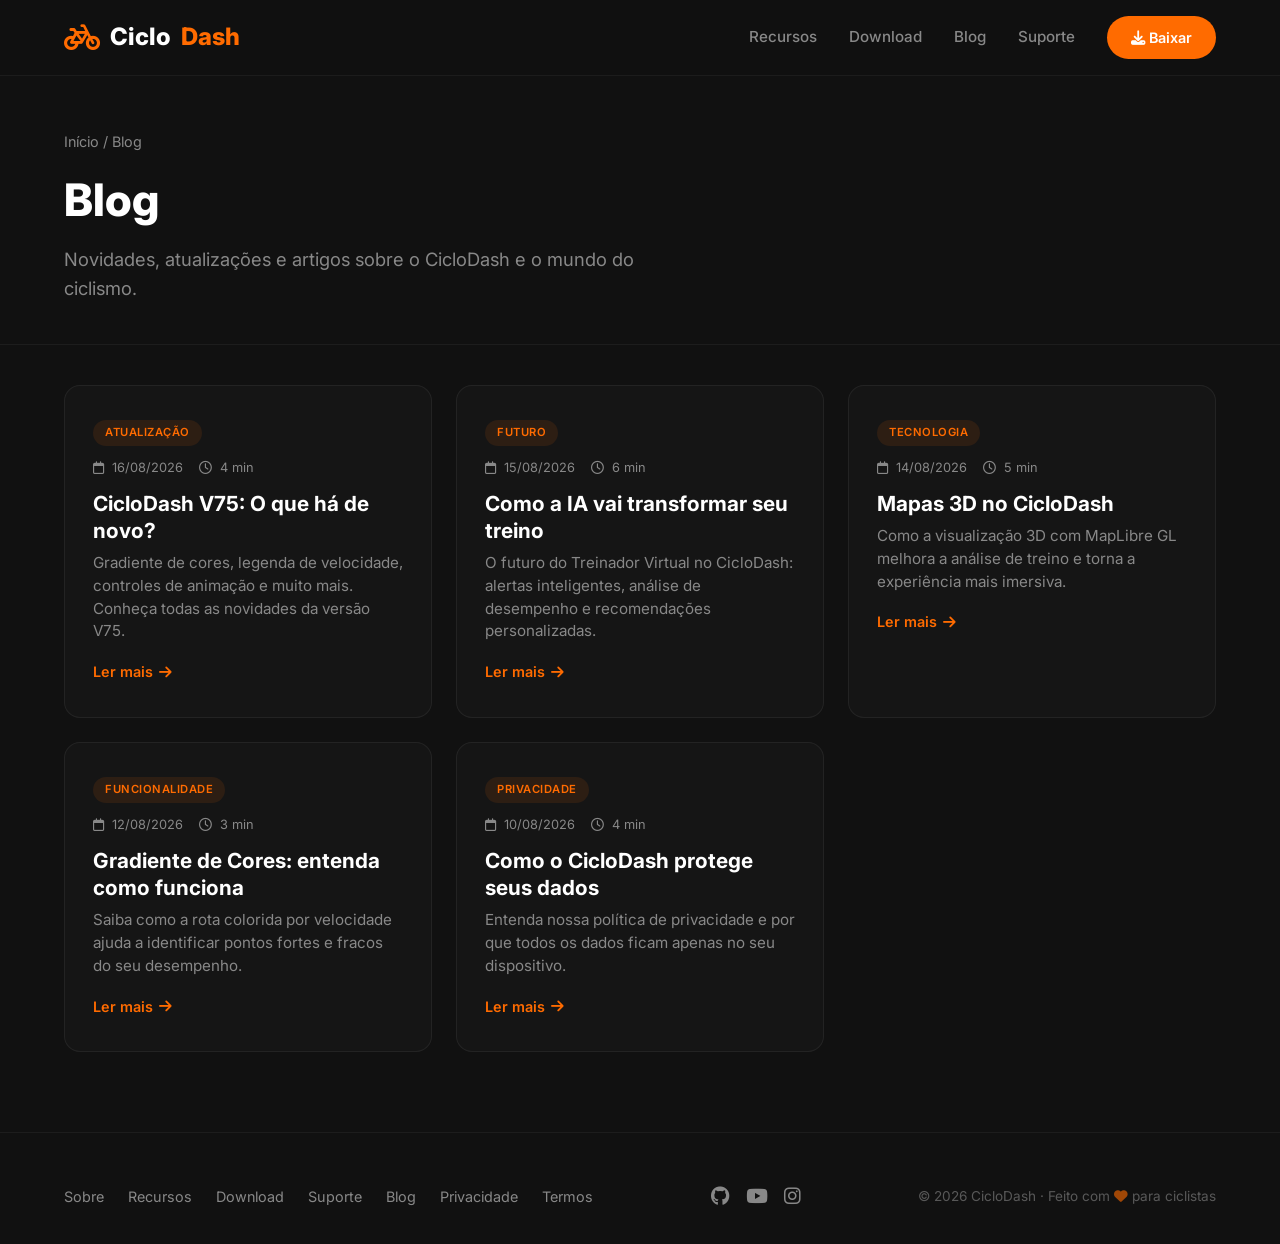
==== blog.html @ bd185621 "Versão inicial do site CicloDash" ====
<!DOCTYPE html>
<html lang="pt-BR">
<head>
    <meta charset="UTF-8" />
    <meta name="viewport" content="width=device-width, initial-scale=1.0" />
    <title>Blog · CicloDash</title>
    <meta name="description" content="Novidades, artigos e atualizações do CicloDash. Fique por dentro das últimas novidades." />
    <link rel="icon" type="image/svg+xml" href="assets/favicon.svg" />

    <link rel="preconnect" href="https://fonts.googleapis.com" />
    <link rel="preconnect" href="https://fonts.gstatic.com" crossorigin />
    <link href="https://fonts.googleapis.com/css2?family=Inter:opsz,wght@14..32,400;14..32,600;14..32,700;14..32,800&display=swap" rel="stylesheet" />
    <link rel="stylesheet" href="https://cdnjs.cloudflare.com/ajax/libs/font-awesome/6.5.0/css/all.min.css" />
    <link rel="stylesheet" href="css/style.css" />
</head>
<body>

    <!-- HEADER -->
    <header class="header">
        <div class="container">
            <a href="index.html" class="logo">
                <i class="fas fa-bicycle"></i>
                Ciclo<span>Dash</span>
            </a>
            <nav class="nav" id="mainNav">
                <a href="recursos.html">Recursos</a>
                <a href="download.html">Download</a>
                <a href="blog.html">Blog</a>
                <a href="suporte.html">Suporte</a>
                <a href="download.html" class="btn-nav">
                    <i class="fas fa-download"></i> Baixar
                </a>
            </nav>
            <button class="mobile-toggle" id="mobileToggle" aria-label="Menu">
                <i class="fas fa-bars"></i>
            </button>
        </div>
    </header>

    <!-- PAGE HEADER -->
    <section class="page-header">
        <div class="container">
            <div class="breadcrumb">
                <a href="index.html">Início</a> / Blog
            </div>
            <h1>Blog</h1>
            <p>Novidades, atualizações e artigos sobre o CicloDash e o mundo do ciclismo.</p>
        </div>
    </section>

    <!-- BLOG -->
    <section class="blog-page">
        <div class="container">
            <div class="blog-grid">

                <!-- POST 1 -->
                <a href="blog/ciclodash-v75.html" class="post-card">
                    <span class="post-tag">Atualização</span>
                    <div class="post-meta">
                        <span class="date"><i class="far fa-calendar"></i> 16/08/2026</span>
                        <span class="read-time"><i class="far fa-clock"></i> 4 min</span>
                    </div>
                    <h3>CicloDash V75: O que há de novo?</h3>
                    <p>Gradiente de cores, legenda de velocidade, controles de animação e muito mais. Conheça todas as novidades da versão V75.</p>
                    <span class="read-more">Ler mais <i class="fas fa-arrow-right"></i></span>
                </a>

                <!-- POST 2 -->
                <a href="blog/ia-treinamento.html" class="post-card">
                    <span class="post-tag">Futuro</span>
                    <div class="post-meta">
                        <span class="date"><i class="far fa-calendar"></i> 15/08/2026</span>
                        <span class="read-time"><i class="far fa-clock"></i> 6 min</span>
                    </div>
                    <h3>Como a IA vai transformar seu treino</h3>
                    <p>O futuro do Treinador Virtual no CicloDash: alertas inteligentes, análise de desempenho e recomendações personalizadas.</p>
                    <span class="read-more">Ler mais <i class="fas fa-arrow-right"></i></span>
                </a>

                <!-- POST 3 -->
                <a href="blog/mapas-3d.html" class="post-card">
                    <span class="post-tag">Tecnologia</span>
                    <div class="post-meta">
                        <span class="date"><i class="far fa-calendar"></i> 14/08/2026</span>
                        <span class="read-time"><i class="far fa-clock"></i> 5 min</span>
                    </div>
                    <h3>Mapas 3D no CicloDash</h3>
                    <p>Como a visualização 3D com MapLibre GL melhora a análise de treino e torna a experiência mais imersiva.</p>
                    <span class="read-more">Ler mais <i class="fas fa-arrow-right"></i></span>
                </a>

                <!-- POST 4 (extra) -->
                <a href="blog/gradiente-cores.html" class="post-card">
                    <span class="post-tag">Funcionalidade</span>
                    <div class="post-meta">
                        <span class="date"><i class="far fa-calendar"></i> 12/08/2026</span>
                        <span class="read-time"><i class="far fa-clock"></i> 3 min</span>
                    </div>
                    <h3>Gradiente de Cores: entenda como funciona</h3>
                    <p>Saiba como a rota colorida por velocidade ajuda a identificar pontos fortes e fracos do seu desempenho.</p>
                    <span class="read-more">Ler mais <i class="fas fa-arrow-right"></i></span>
                </a>

                <!-- POST 5 (extra) -->
                <a href="blog/seguranca-dados.html" class="post-card">
                    <span class="post-tag">Privacidade</span>
                    <div class="post-meta">
                        <span class="date"><i class="far fa-calendar"></i> 10/08/2026</span>
                        <span class="read-time"><i class="far fa-clock"></i> 4 min</span>
                    </div>
                    <h3>Como o CicloDash protege seus dados</h3>
                    <p>Entenda nossa política de privacidade e por que todos os dados ficam apenas no seu dispositivo.</p>
                    <span class="read-more">Ler mais <i class="fas fa-arrow-right"></i></span>
                </a>

            </div>
        </div>
    </section>

    <!-- FOOTER -->
    <footer class="footer">
        <div class="container">
            <div class="footer-links">
                <a href="sobre.html">Sobre</a>
                <a href="recursos.html">Recursos</a>
                <a href="download.html">Download</a>
                <a href="suporte.html">Suporte</a>
                <a href="blog.html">Blog</a>
                <a href="privacidade.html">Privacidade</a>
                <a href="termos.html">Termos</a>
            </div>
            <div class="footer-social">
                <a href="#" aria-label="GitHub"><i class="fab fa-github"></i></a>
                <a href="#" aria-label="YouTube"><i class="fab fa-youtube"></i></a>
                <a href="#" aria-label="Instagram"><i class="fab fa-instagram"></i></a>
            </div>
            <div class="footer-copy">
                &copy; 2026 CicloDash · Feito com <i class="fas fa-heart" style="color:var(--orange);"></i> para ciclistas
            </div>
        </div>
    </footer>

    <script>
        const mobileToggle = document.getElementById('mobileToggle');
        const mainNav = document.getElementById('mainNav');
        mobileToggle.addEventListener('click', () => mainNav.classList.toggle('open'));
        document.querySelectorAll('.nav a').forEach(link => {
            link.addEventListener('click', () => mainNav.classList.remove('open'));
        });
    </script>
</body>
</html>
---- css/style.css ----
/* ─── CORREÇÃO BACKDROP-FILTER (SAFARI) ─────────────────────── */
.header {
    -webkit-backdrop-filter: blur(12px);
    backdrop-filter: blur(12px);
}

/* ─── RESET E VARIÁVEIS ──────────────────────────────────────── */
* {
    margin: 0;
    padding: 0;
    box-sizing: border-box;
}

:root {
    --orange: #FF6B00;
    --orange-hover: #E05E00;
    --black: #111111;
    --dark: #1A1A1A;
    --gray: #444444;
    --gray-light: #888888;
    --white: #FFFFFF;
    --off-white: #F5F5F5;
    --radius: 16px;
    --radius-sm: 8px;
    --shadow: 0 8px 32px rgba(0, 0, 0, 0.15);
    --transition: all 0.3s ease;
}

html {
    scroll-behavior: smooth;
}

body {
    font-family: 'Inter', -apple-system, BlinkMacSystemFont, sans-serif;
    background: var(--black);
    color: var(--white);
    line-height: 1.6;
    -webkit-font-smoothing: antialiased;
}

a {
    color: var(--orange);
    text-decoration: none;
    transition: var(--transition);
}

a:hover {
    color: var(--orange-hover);
}

.container {
    max-width: 1200px;
    margin: 0 auto;
    padding: 0 24px;
}

/* ─── BOTÕES (GLOBAL) ────────────────────────────────────────── */
.btn {
    display: inline-flex;
    align-items: center;
    gap: 8px;
    padding: 14px 32px;
    border-radius: 50px;
    font-weight: 600;
    font-size: 1rem;
    border: none;
    cursor: pointer;
    transition: var(--transition);
    text-decoration: none;
}

.btn-primary {
    background: var(--orange);
    color: var(--white);
}

.btn-primary:hover {
    background: var(--orange-hover);
    color: var(--white);
    transform: translateY(-2px);
    box-shadow: 0 8px 24px rgba(255, 107, 0, 0.35);
}

.btn-secondary {
    background: rgba(255, 255, 255, 0.08);
    color: var(--white);
    border: 1px solid rgba(255, 255, 255, 0.15);
}

.btn-secondary:hover {
    background: rgba(255, 255, 255, 0.15);
    color: var(--white);
}

.btn-outline {
    background: transparent;
    color: var(--orange);
    border: 2px solid var(--orange);
}

.btn-outline:hover {
    background: var(--orange);
    color: var(--white);
}

/* ─── HEADER (GLOBAL) ────────────────────────────────────────── */
.header {
    position: fixed;
    top: 0;
    left: 0;
    right: 0;
    z-index: 1000;
    background: rgba(17, 17, 17, 0.92);
    border-bottom: 1px solid rgba(255, 255, 255, 0.05);
    padding: 16px 0;
}

.header .container {
    display: flex;
    align-items: center;
    justify-content: space-between;
}

.logo {
    display: flex;
    align-items: center;
    gap: 10px;
    font-size: 1.5rem;
    font-weight: 800;
    color: var(--white);
    text-decoration: none;
}

.logo i {
    color: var(--orange);
    font-size: 1.8rem;
}

.logo span {
    color: var(--orange);
}

.nav {
    display: flex;
    align-items: center;
    gap: 32px;
}

.nav a {
    color: var(--gray-light);
    font-weight: 500;
    font-size: 0.95rem;
    transition: var(--transition);
}

.nav a:hover {
    color: var(--white);
}

.nav .btn-nav {
    padding: 10px 24px;
    border-radius: 50px;
    background: var(--orange);
    color: var(--white);
    font-weight: 600;
    font-size: 0.9rem;
    transition: var(--transition);
}

.nav .btn-nav:hover {
    background: var(--orange-hover);
    transform: translateY(-1px);
}

.mobile-toggle {
    display: none;
    font-size: 1.5rem;
    color: var(--white);
    background: none;
    border: none;
    cursor: pointer;
}

/* ─── PAGE HEADER (Para todas as páginas internas) ──────────── */
.page-header {
    padding: 130px 0 40px;
    background: var(--black);
    border-bottom: 1px solid rgba(255, 255, 255, 0.05);
}

.page-header .breadcrumb {
    color: var(--gray-light);
    font-size: 0.9rem;
    margin-bottom: 12px;
}

.page-header .breadcrumb a {
    color: var(--gray-light);
}
.page-header .breadcrumb a:hover {
    color: var(--white);
}

.page-header h1 {
    font-size: 2.8rem;
    font-weight: 800;
    margin-bottom: 8px;
}

.page-header p {
    font-size: 1.15rem;
    color: var(--gray-light);
    max-width: 600px;
}

/* ─── HERO (Index) ───────────────────────────────────────────── */
.hero {
    padding: 140px 0 80px;
    background: linear-gradient(180deg, var(--black) 0%, var(--dark) 100%);
    position: relative;
    overflow: hidden;
}

.hero::before {
    content: '';
    position: absolute;
    top: -50%;
    right: -20%;
    width: 600px;
    height: 600px;
    background: radial-gradient(circle, rgba(255, 107, 0, 0.08) 0%, transparent 70%);
    border-radius: 50%;
    pointer-events: none;
}

.hero .container {
    display: grid;
    grid-template-columns: 1fr 1fr;
    gap: 60px;
    align-items: center;
    position: relative;
    z-index: 1;
}

.hero-content h1 {
    font-size: 3.2rem;
    font-weight: 800;
    line-height: 1.1;
    margin-bottom: 20px;
}

.hero-content h1 .highlight {
    background: linear-gradient(135deg, var(--orange), #FF9A44);
    -webkit-background-clip: text;
    -webkit-text-fill-color: transparent;
    background-clip: text;
}

.hero-content p {
    font-size: 1.2rem;
    color: var(--gray-light);
    max-width: 480px;
    margin-bottom: 32px;
}

.hero-actions {
    display: flex;
    flex-wrap: wrap;
    gap: 16px;
}

.hero-badge {
    display: inline-flex;
    align-items: center;
    gap: 8px;
    background: rgba(255, 107, 0, 0.12);
    color: var(--orange);
    padding: 8px 16px;
    border-radius: 50px;
    font-size: 0.85rem;
    font-weight: 500;
    margin-bottom: 24px;
}

.hero-badge i {
    font-size: 0.7rem;
}

.hero-stats {
    display: flex;
    gap: 40px;
    margin-top: 40px;
    padding-top: 32px;
    border-top: 1px solid rgba(255, 255, 255, 0.06);
}

.hero-stats .stat {
    text-align: left;
}

.hero-stats .stat-value {
    font-size: 1.8rem;
    font-weight: 700;
    color: var(--white);
}

.hero-stats .stat-label {
    font-size: 0.85rem;
    color: var(--gray-light);
}

.hero-image {
    display: flex;
    justify-content: center;
    align-items: center;
}

.hero-image .phone-mockup {
    width: 100%;
    max-width: 400px;
    border-radius: 32px;
    box-shadow: 0 20px 60px rgba(0, 0, 0, 0.5);
    border: 1px solid rgba(255, 255, 255, 0.06);
}

/* ─── FEATURES (Index) ───────────────────────────────────────── */
.features {
    padding: 80px 0;
    background: var(--dark);
}

.section-header {
    text-align: center;
    margin-bottom: 48px;
}

.section-header h2 {
    font-size: 2.4rem;
    font-weight: 700;
    margin-bottom: 12px;
}

.section-header p {
    color: var(--gray-light);
    font-size: 1.1rem;
    max-width: 600px;
    margin: 0 auto;
}

.features-grid {
    display: grid;
    grid-template-columns: repeat(4, 1fr);
    gap: 24px;
}

.feature-card {
    background: rgba(255, 255, 255, 0.04);
    border-radius: var(--radius);
    padding: 32px 24px;
    text-align: center;
    transition: var(--transition);
    border: 1px solid rgba(255, 255, 255, 0.04);
}

.feature-card:hover {
    background: rgba(255, 255, 255, 0.08);
    transform: translateY(-4px);
    border-color: rgba(255, 107, 0, 0.15);
}

.feature-card .icon {
    font-size: 2.4rem;
    color: var(--orange);
    margin-bottom: 16px;
    display: block;
}

.feature-card h3 {
    font-size: 1.1rem;
    font-weight: 600;
    margin-bottom: 8px;
}

.feature-card p {
    font-size: 0.9rem;
    color: var(--gray-light);
    line-height: 1.5;
}

/* ─── SCREENSHOT (Index) ─────────────────────────────────────── */
.screenshot-section {
    padding: 80px 0;
    background: var(--black);
}

.screenshot-section .container {
    display: grid;
    grid-template-columns: 1fr 1fr;
    gap: 60px;
    align-items: center;
}

.screenshot-section .content h2 {
    font-size: 2.2rem;
    font-weight: 700;
    margin-bottom: 16px;
}

.screenshot-section .content p {
    color: var(--gray-light);
    font-size: 1.05rem;
    margin-bottom: 24px;
}

.screenshot-section .content .feature-list {
    list-style: none;
    padding: 0;
}

.screenshot-section .content .feature-list li {
    padding: 8px 0;
    display: flex;
    align-items: center;
    gap: 12px;
    color: var(--gray-light);
}

.screenshot-section .content .feature-list li i {
    color: var(--orange);
    font-size: 1.1rem;
    width: 24px;
    text-align: center;
}

.screenshot-section .image {
    display: flex;
    justify-content: center;
}

.screenshot-section .image img {
    width: 100%;
    max-width: 500px;
    border-radius: 24px;
    box-shadow: 0 20px 60px rgba(0, 0, 0, 0.4);
    border: 1px solid rgba(255, 255, 255, 0.06);
}

/* ─── CTA (Index) ────────────────────────────────────────────── */
.cta-section {
    padding: 80px 0;
    background: linear-gradient(135deg, var(--orange), #E05E00);
    text-align: center;
}

.cta-section h2 {
    font-size: 2.6rem;
    font-weight: 800;
    margin-bottom: 16px;
}

.cta-section p {
    font-size: 1.15rem;
    opacity: 0.9;
    max-width: 500px;
    margin: 0 auto 32px;
}

.cta-section .btn {
    background: var(--white);
    color: var(--orange);
    font-size: 1.1rem;
    padding: 16px 40px;
}

.cta-section .btn:hover {
    background: var(--off-white);
    transform: translateY(-2px);
    box-shadow: 0 8px 32px rgba(0, 0, 0, 0.2);
}

.cta-section .btn i {
    font-size: 1.1rem;
}

/* ─── FOOTER (GLOBAL) ────────────────────────────────────────── */
.footer {
    padding: 48px 0 32px;
    background: var(--black);
    border-top: 1px solid rgba(255, 255, 255, 0.05);
}

.footer .container {
    display: flex;
    justify-content: space-between;
    align-items: center;
    flex-wrap: wrap;
    gap: 24px;
}

.footer-links {
    display: flex;
    gap: 24px;
}

.footer-links a {
    color: var(--gray-light);
    font-size: 0.9rem;
}

.footer-links a:hover {
    color: var(--white);
}

.footer-social {
    display: flex;
    gap: 16px;
}

.footer-social a {
    color: var(--gray-light);
    font-size: 1.2rem;
    transition: var(--transition);
}

.footer-social a:hover {
    color: var(--orange);
}

.footer-copy {
    color: var(--gray-light);
    font-size: 0.85rem;
    opacity: 0.6;
}

/* ─── ESTILOS PÁGINA SOBRE ───────────────────────────────────── */
.about-page {
    padding: 40px 0 80px;
}

.about-section {
    margin-bottom: 64px;
}

.about-section h2 {
    display: flex;
    align-items: center;
    gap: 12px;
    font-size: 2rem;
    font-weight: 700;
    margin-bottom: 24px;
}

.about-section h2 i {
    color: var(--orange);
}

.about-section > p {
    color: var(--gray-light);
    max-width: 700px;
}

.vision-box {
    background: rgba(255, 255, 255, 0.03);
    border-left: 4px solid var(--orange);
    padding: 24px;
    border-radius: 0 var(--radius) var(--radius) 0;
    margin-bottom: 24px;
}

.vision-box .quote {
    font-size: 1.3rem;
    font-weight: 600;
    color: var(--white);
    margin-bottom: 8px;
    font-style: italic;
}

.vision-box .author {
    color: var(--gray-light);
    font-size: 0.95rem;
}

.roadmap {
    display: flex;
    flex-direction: column;
    gap: 16px;
}

.roadmap-item {
    background: rgba(255, 255, 255, 0.03);
    border: 1px solid rgba(255, 255, 255, 0.06);
    border-radius: var(--radius);
    padding: 24px;
    transition: var(--transition);
}

.roadmap-item:hover {
    border-color: rgba(255, 107, 0, 0.15);
    background: rgba(255, 255, 255, 0.05);
}

.roadmap-item .version {
    display: inline-block;
    background: rgba(255, 107, 0, 0.1);
    color: var(--orange);
    font-weight: 600;
    font-size: 0.85rem;
    padding: 2px 12px;
    border-radius: 50px;
    margin-bottom: 8px;
}

.roadmap-item h4 {
    font-size: 1.15rem;
    margin-bottom: 4px;
}

.roadmap-item p {
    color: var(--gray-light);
    font-size: 0.95rem;
    margin-bottom: 12px;
}

.status {
    display: inline-flex;
    align-items: center;
    gap: 6px;
    font-size: 0.85rem;
    font-weight: 500;
}
.status.done { color: #4ade80; }
.status.in-progress { color: #facc15; }
.status.planning { color: var(--gray-light); }

.tech-grid {
    display: grid;
    grid-template-columns: repeat(auto-fill, minmax(160px, 1fr));
    gap: 16px;
}

.tech-item {
    background: rgba(255, 255, 255, 0.03);
    border: 1px solid rgba(255, 255, 255, 0.06);
    border-radius: var(--radius);
    padding: 24px 16px;
    text-align: center;
    transition: var(--transition);
}

.tech-item:hover {
    border-color: rgba(255, 107, 0, 0.15);
}

.tech-item .tech-icon {
    font-size: 2rem;
    color: var(--orange);
    display: block;
    margin-bottom: 12px;
}

.tech-item h4 {
    font-size: 1rem;
    margin-bottom: 4px;
}

.tech-item p {
    color: var(--gray-light);
    font-size: 0.85rem;
}

.team-grid {
    display: grid;
    grid-template-columns: repeat(auto-fill, minmax(180px, 1fr));
    gap: 24px;
}

.team-member {
    background: rgba(255, 255, 255, 0.03);
    border: 1px solid rgba(255, 255, 255, 0.06);
    border-radius: var(--radius);
    padding: 32px 16px;
    text-align: center;
    transition: var(--transition);
}

.team-member:hover {
    border-color: rgba(255, 107, 0, 0.15);
    transform: translateY(-4px);
}

.team-member .avatar {
    font-size: 3rem;
    color: var(--gray);
    margin-bottom: 12px;
}

.team-member h4 {
    font-size: 1.1rem;
    margin-bottom: 4px;
}

.team-member p {
    color: var(--gray-light);
    font-size: 0.9rem;
}

/* ─── ESTILOS PÁGINA DOWNLOAD ────────────────────────────────── */
.download-page {
    padding: 40px 0 80px;
}

.download-grid {
    display: grid;
    grid-template-columns: repeat(2, 1fr);
    gap: 24px;
    margin-bottom: 48px;
}

.download-card {
    background: rgba(255, 255, 255, 0.03);
    border: 1px solid rgba(255, 255, 255, 0.06);
    border-radius: var(--radius);
    padding: 32px;
    transition: var(--transition);
    position: relative;
}

.download-card:hover {
    border-color: rgba(255, 107, 0, 0.15);
    background: rgba(255, 255, 255, 0.05);
    transform: translateY(-4px);
}

.download-card .icon {
    font-size: 2.5rem;
    color: var(--orange);
    display: block;
    margin-bottom: 12px;
}

.download-card .version-badge {
    display: inline-block;
    background: rgba(255, 255, 255, 0.06);
    padding: 2px 10px;
    border-radius: 50px;
    font-size: 0.75rem;
    color: var(--gray-light);
    position: absolute;
    top: 24px;
    right: 24px;
}

.download-card .version-badge i {
    margin-right: 4px;
}

.download-card h3 {
    font-size: 1.4rem;
    font-weight: 700;
    margin-bottom: 8px;
}

.download-card p {
    color: var(--gray-light);
    margin-bottom: 20px;
}

.btn-google {
    background: #1A1A1A;
    border: 1px solid rgba(255, 255, 255, 0.1);
    color: var(--white);
}
.btn-google:hover {
    background: #2A2A2A;
    color: var(--white);
}

.btn-apk {
    background: var(--orange);
    color: var(--white);
}
.btn-apk:hover {
    background: var(--orange-hover);
    color: var(--white);
}

.requirements {
    margin-bottom: 48px;
    background: rgba(255, 255, 255, 0.02);
    border-radius: var(--radius);
    padding: 32px;
    border: 1px solid rgba(255, 255, 255, 0.04);
}

.requirements h3 {
    display: flex;
    align-items: center;
    gap: 12px;
    font-size: 1.4rem;
    margin-bottom: 20px;
}
.requirements h3 i {
    color: var(--orange);
}

.req-grid {
    display: grid;
    grid-template-columns: repeat(auto-fill, minmax(200px, 1fr));
    gap: 12px;
}

.req-item {
    display: flex;
    align-items: center;
    gap: 12px;
    padding: 8px 12px;
    background: rgba(255, 255, 255, 0.02);
    border-radius: var(--radius-sm);
    color: var(--gray-light);
    font-size: 0.95rem;
}

.req-item i {
    color: var(--orange);
    width: 20px;
    text-align: center;
}

.req-item span {
    color: var(--white);
}

.instructions {
    display: grid;
    grid-template-columns: repeat(4, 1fr);
    gap: 24px;
    margin-bottom: 48px;
}

.step {
    background: rgba(255, 255, 255, 0.03);
    border: 1px solid rgba(255, 255, 255, 0.06);
    border-radius: var(--radius);
    padding: 24px;
    text-align: center;
    position: relative;
    transition: var(--transition);
}

.step:hover {
    border-color: rgba(255, 107, 0, 0.15);
    transform: translateY(-4px);
}

.step .num {
    display: flex;
    align-items: center;
    justify-content: center;
    width: 40px;
    height: 40px;
    background: rgba(255, 107, 0, 0.1);
    color: var(--orange);
    font-weight: 700;
    font-size: 1.2rem;
    border-radius: 50%;
    margin: 0 auto 12px;
}

.step h4 {
    font-size: 1rem;
    margin-bottom: 4px;
}

.step p {
    color: var(--gray-light);
    font-size: 0.9rem;
}

.qr-section {
    display: flex;
    justify-content: space-between;
    align-items: center;
    background: rgba(255, 255, 255, 0.02);
    border-radius: var(--radius);
    padding: 32px;
    border: 1px solid rgba(255, 255, 255, 0.04);
    gap: 24px;
}

.qr-content h3 {
    display: flex;
    align-items: center;
    gap: 12px;
    font-size: 1.4rem;
    margin-bottom: 8px;
}

.qr-content p {
    color: var(--gray-light);
    max-width: 400px;
}

.qr-placeholder {
    display: flex;
    align-items: center;
    justify-content: center;
    width: 100px;
    height: 100px;
    background: var(--white);
    border-radius: var(--radius-sm);
    color: var(--black);
    font-size: 3rem;
    flex-shrink: 0;
}

/* ─── ESTILOS PÁGINA SUPORTE ─────────────────────────────────── */
.support-page {
    padding: 40px 0 80px;
}

.support-grid {
    display: grid;
    grid-template-columns: 1fr 1fr;
    gap: 48px;
    align-items: start;
}

.faq-section h2,
.form-section h2 {
    display: flex;
    align-items: center;
    gap: 12px;
    font-size: 1.8rem;
    font-weight: 700;
    margin-bottom: 24px;
}

.faq-section h2 i,
.form-section h2 i {
    color: var(--orange);
}

.faq-item {
    background: rgba(255, 255, 255, 0.03);
    border: 1px solid rgba(255, 255, 255, 0.06);
    border-radius: var(--radius-sm);
    margin-bottom: 12px;
    overflow: hidden;
    transition: var(--transition);
}

.faq-item:hover {
    border-color: rgba(255, 107, 0, 0.15);
}

.faq-question {
    display: flex;
    justify-content: space-between;
    align-items: center;
    padding: 16px 20px;
    font-weight: 500;
    cursor: pointer;
    -webkit-user-select: none;
    user-select: none;
}

.faq-question i {
    transition: transform 0.3s ease;
    color: var(--gray-light);
}

.faq-item.active .faq-question {
    color: var(--orange);
}
.faq-item.active .faq-question i {
    transform: rotate(180deg);
    color: var(--orange);
}

.faq-answer {
    max-height: 0;
    overflow: hidden;
    transition: max-height 0.3s ease, padding 0.3s ease;
    padding: 0 20px;
    color: var(--gray-light);
    font-size: 0.95rem;
    line-height: 1.5;
}

.faq-item.active .faq-answer {
    max-height: 200px;
    padding: 0 20px 16px 20px;
}

.form-section {
    background: rgba(255, 255, 255, 0.02);
    border: 1px solid rgba(255, 255, 255, 0.04);
    border-radius: var(--radius);
    padding: 32px;
}

.form-group {
    margin-bottom: 20px;
}

.form-group label {
    display: block;
    font-weight: 500;
    font-size: 0.95rem;
    margin-bottom: 6px;
}

.form-group input,
.form-group select,
.form-group textarea {
    width: 100%;
    padding: 12px 16px;
    background: rgba(255, 255, 255, 0.05);
    border: 1px solid rgba(255, 255, 255, 0.1);
    border-radius: var(--radius-sm);
    color: var(--white);
    font-family: inherit;
    font-size: 1rem;
    transition: var(--transition);
}

.form-group input:focus,
.form-group select:focus,
.form-group textarea:focus {
    outline: none;
    border-color: var(--orange);
    background: rgba(255, 255, 255, 0.08);
}

.form-group textarea {
    min-height: 120px;
    resize: vertical;
}

.form-group select option {
    background: var(--dark);
    color: var(--white);
}

.form-submit-row {
    display: flex;
    flex-wrap: wrap;
    align-items: center;
    justify-content: space-between;
    gap: 16px;
    margin-top: 8px;
}

.form-success {
    display: none;
    margin-top: 20px;
    padding: 16px 20px;
    background: rgba(74, 222, 128, 0.1);
    border: 1px solid rgba(74, 222, 128, 0.2);
    border-radius: var(--radius-sm);
    color: #4ade80;
    align-items: center;
    gap: 12px;
}

.form-success.show {
    display: flex;
}

.form-success i {
    font-size: 1.5rem;
}

/* ═══════════════════════════════════════════════════════════════
   ESTILOS PÁGINA TERMOS (Base para a próxima)
   ═══════════════════════════════════════════════════════════════ */
.termos-page {
    padding: 40px 0 80px;
}

/* ═══════════════════════════════════════════════════════════════
   ESTILOS PÁGINA RECURSOS 
   ═══════════════════════════════════════════════════════════════ */
.features-page {
    padding: 40px 0 80px;
}

.features-page .category {
    margin-bottom: 64px;
}

.features-page .category-header {
    display: flex;
    align-items: center;
    gap: 12px;
    margin-bottom: 24px;
}

.features-page .category-header .icon {
    font-size: 2rem;
    color: var(--orange);
}

.features-page .category-header h2 {
    font-size: 1.8rem;
    font-weight: 700;
}

.features-page .category-header .badge-count {
    background: rgba(255, 255, 255, 0.06);
    padding: 4px 12px;
    border-radius: 50px;
    font-size: 0.75rem;
    color: var(--gray-light);
    margin-left: 4px;
}

.features-grid-cat {
    display: flex;
    flex-direction: column;
    gap: 12px;
}

.feature-item {
    display: flex;
    gap: 16px;
    padding: 16px 20px;
    background: rgba(255, 255, 255, 0.02);
    border: 1px solid rgba(255, 255, 255, 0.04);
    border-radius: var(--radius-sm);
    transition: var(--transition);
}

.feature-item:hover {
    background: rgba(255, 255, 255, 0.04);
    border-color: rgba(255, 107, 0, 0.1);
}

.feature-item .fi-icon {
    color: var(--orange);
    font-size: 1.2rem;
    width: 28px;
    text-align: center;
    margin-top: 2px;
    flex-shrink: 0;
}

.feature-item .fi-content h4 {
    display: flex;
    flex-wrap: wrap;
    align-items: center;
    gap: 8px;
    font-weight: 600;
    font-size: 1.05rem;
    margin-bottom: 4px;
}

.feature-item .fi-content p {
    color: var(--gray-light);
    font-size: 0.95rem;
}

.fi-badge {
    display: inline-block;
    font-size: 0.65rem;
    font-weight: 600;
    padding: 2px 10px;
    border-radius: 50px;
    text-transform: uppercase;
    letter-spacing: 0.5px;
}

.fi-badge.available {
    background: rgba(74, 222, 128, 0.1);
    color: #4ade80;
    border: 1px solid rgba(74, 222, 128, 0.15);
}

.fi-badge.soon {
    background: rgba(250, 204, 21, 0.1);
    color: #facc15;
    border: 1px solid rgba(250, 204, 21, 0.15);
}

.fi-badge.planning {
    background: rgba(255, 255, 255, 0.05);
    color: var(--gray-light);
    border: 1px solid rgba(255, 255, 255, 0.1);
}

/* ═══════════════════════════════════════════════════════════════
   ESTILOS PÁGINA BLOG 
   ═══════════════════════════════════════════════════════════════ */
.blog-page {
    padding: 40px 0 80px;
}

.blog-grid {
    display: grid;
    grid-template-columns: repeat(auto-fill, minmax(320px, 1fr));
    gap: 24px;
}

.post-card {
    display: block;
    background: rgba(255, 255, 255, 0.02);
    border: 1px solid rgba(255, 255, 255, 0.06);
    border-radius: var(--radius);
    padding: 32px 28px;
    transition: var(--transition);
    color: var(--white);
    position: relative;
    text-decoration: none;
}

.post-card:hover {
    border-color: rgba(255, 107, 0, 0.2);
    background: rgba(255, 255, 255, 0.04);
    transform: translateY(-4px);
    box-shadow: var(--shadow);
}

.post-tag {
    display: inline-block;
    background: rgba(255, 107, 0, 0.1);
    color: var(--orange);
    padding: 4px 12px;
    border-radius: 50px;
    font-size: 0.7rem;
    font-weight: 600;
    text-transform: uppercase;
    letter-spacing: 0.5px;
    margin-bottom: 12px;
}

.post-meta {
    display: flex;
    gap: 16px;
    font-size: 0.8rem;
    color: var(--gray-light);
    margin-bottom: 12px;
}

.post-meta i {
    margin-right: 4px;
}

.post-card h3 {
    font-size: 1.3rem;
    font-weight: 700;
    margin-bottom: 8px;
    line-height: 1.3;
}

.post-card p {
    color: var(--gray-light);
    font-size: 0.95rem;
    margin-bottom: 16px;
    line-height: 1.5;
}

.post-card .read-more {
    display: inline-flex;
    align-items: center;
    gap: 6px;
    font-weight: 600;
    color: var(--orange);
    font-size: 0.9rem;
    transition: var(--transition);
}

.post-card .read-more i {
    transition: transform 0.2s ease;
}

.post-card:hover .read-more i {
    transform: translateX(4px);
}

/* ═══════════════════════════════════════════════════════════════
   ESTILOS PÁGINA PRIVACIDADE (NOVOS - BASEADO NO SEU HTML)
   ═══════════════════════════════════════════════════════════════ */
.privacy-page {
    padding: 40px 0 80px;
}

.privacy-content {
    max-width: 800px;
    margin: 0 auto;
}

.privacy-content h2 {
    display: flex;
    align-items: center;
    gap: 12px;
    font-size: 1.8rem;
    font-weight: 700;
    margin: 40px 0 16px;
    color: var(--white);
}

.privacy-content h2:first-of-type {
    margin-top: 0;
}
.privacy-content h2 i {
    color: var(--orange);
}

.privacy-content p {
    color: var(--gray-light);
    margin-bottom: 16px;
    line-height: 1.7;
}

.privacy-content ul {
    padding-left: 24px;
    color: var(--gray-light);
    margin-bottom: 24px;
}
.privacy-content ul li {
    margin-bottom: 8px;
}
.privacy-content ul li strong {
    color: var(--white);
}

/* Caixa de Destaque */
.highlight-box {
    display: flex;
    align-items: flex-start;
    gap: 16px;
    background: rgba(255, 107, 0, 0.06);
    border: 1px solid rgba(255, 107, 0, 0.12);
    border-radius: var(--radius);
    padding: 24px;
    margin-bottom: 40px;
}

.highlight-box i {
    font-size: 1.8rem;
    color: var(--orange);
    flex-shrink: 0;
    margin-top: 2px;
}

.highlight-box p {
    color: var(--white);
    margin-bottom: 0;
    font-size: 1.05rem;
}
.highlight-box p strong {
    color: var(--orange);
}

/* Tabela de Permissões */
.permissions-table {
    width: 100%;
    border-collapse: collapse;
    margin: 16px 0 24px;
    font-size: 0.95rem;
    border-radius: var(--radius-sm);
    overflow: hidden;
    border: 1px solid rgba(255, 255, 255, 0.06);
}

.permissions-table thead {
    background: rgba(255, 255, 255, 0.04);
    border-bottom: 1px solid rgba(255, 255, 255, 0.06);
}

.permissions-table th,
.permissions-table td {
    padding: 12px 16px;
    text-align: left;
}

.permissions-table th {
    font-weight: 600;
    color: var(--gray-light);
    font-size: 0.85rem;
    text-transform: uppercase;
    letter-spacing: 0.5px;
}

.permissions-table td {
    color: var(--gray-light);
    border-bottom: 1px solid rgba(255, 255, 255, 0.04);
}

.permissions-table tbody tr:last-child td {
    border-bottom: none;
}

.permissions-table td:first-child {
    color: var(--white);
    font-weight: 500;
    white-space: nowrap;
}


/* ─── RESPONSIVO (GLOBAL) ────────────────────────────────────── */
@media (max-width: 1024px) {
    .hero .container {
        grid-template-columns: 1fr;
        text-align: center;
    }
    .hero-content p { margin: 0 auto 32px; }
    .hero-actions { justify-content: center; }
    .hero-stats { justify-content: center; }
    .hero-image .phone-mockup { max-width: 320px; }
    .features-grid { grid-template-columns: repeat(2, 1fr); }
    .screenshot-section .container {
        grid-template-columns: 1fr;
        text-align: center;
    }
    .screenshot-section .content .feature-list {
        display: inline-block;
        text-align: left;
    }
}

@media (max-width: 900px) {
    .download-grid { grid-template-columns: 1fr; }
    .instructions { grid-template-columns: 1fr 1fr; }
    .support-grid { grid-template-columns: 1fr; }
}

@media (max-width: 768px) {
    .nav {
        display: none;
        flex-direction: column;
        gap: 16px;
        background: var(--dark);
        padding: 24px;
        border-radius: var(--radius);
        position: absolute;
        top: 70px;
        right: 16px;
        min-width: 200px;
        border: 1px solid rgba(255, 255, 255, 0.06);
    }
    .nav.open { display: flex; }
    .mobile-toggle { display: block; }
    .hero-content h1 { font-size: 2.2rem; }
    .hero-stats { flex-direction: column; gap: 16px; align-items: center; }
    .features-grid { grid-template-columns: 1fr; }
    .cta-section h2 { font-size: 2rem; }
    .footer .container { flex-direction: column; text-align: center; }
    .footer-links { flex-wrap: wrap; justify-content: center; }
    
    .page-header h1, 
    .download-page h1, 
    .about-section h2, 
    .faq-section h2, 
    .form-section h2, 
    .privacy-content h2,
    .features-page .category-header h2, 
    .post-card h3 { font-size: 1.8rem; }
    
    .features-page .category-header .badge-count { margin-left: 0; }
    .tech-grid { grid-template-columns: repeat(2, 1fr); }
    .team-grid { grid-template-columns: 1fr; }
    .qr-section { flex-direction: column; text-align: center; }
    .qr-content p { max-width: 100%; }
    .instructions { grid-template-columns: 1fr; }
    .req-grid { grid-template-columns: 1fr; }
    .form-submit-row { flex-direction: column; align-items: stretch; }
    .form-submit-row .btn { justify-content: center; }
    .blog-grid { grid-template-columns: 1fr; }
    
    .permissions-table {
        font-size: 0.85rem;
    }
    .permissions-table th,
    .permissions-table td {
        padding: 8px 12px;
    }
    .permissions-table td:first-child {
        white-space: normal;
    }
    .highlight-box {
        flex-direction: column;
        align-items: flex-start;
    }
}

@media (max-width: 480px) {
    .hero-content h1 { font-size: 1.8rem; }
    .hero-actions { flex-direction: column; align-items: center; }
    .hero-actions .btn { width: 100%; justify-content: center; }
    .download-card { padding: 24px; }
    .step { padding: 16px; }
    .form-section { padding: 20px; }
    .post-card { padding: 24px 20px; }
}

/* ─── CORREÇÃO HERO STATS (ÍCONE E CENTRALIZAÇÃO) ──────────── */

/* 1. Para garantir que os 3 itens fiquem alinhados ao centro */
.hero-stats .stat {
    text-align: center !important;
    display: flex;
    flex-direction: column;
    align-items: center;
    justify-content: center;
}

/* 2. Para aumentar o tamanho do ícone e DAR O ESPAÇO (margem) */
.hero-stats .stat .fi-icon {
    display: block;
    font-size: 1.8rem;      /* Tamanho do ícone */
    color: var(--white);
    margin-bottom: 17px;     /* ⬅️ AQUI ESTÁ O ESPAÇO QUE VOCÊ QUER (aumente ou diminua esse valor) */
    line-height: 1;
}

/* 3. Ajuste fino do label */
.hero-stats .stat .stat-label {
    font-size: 0.85rem;
    color: var(--gray-light);
}
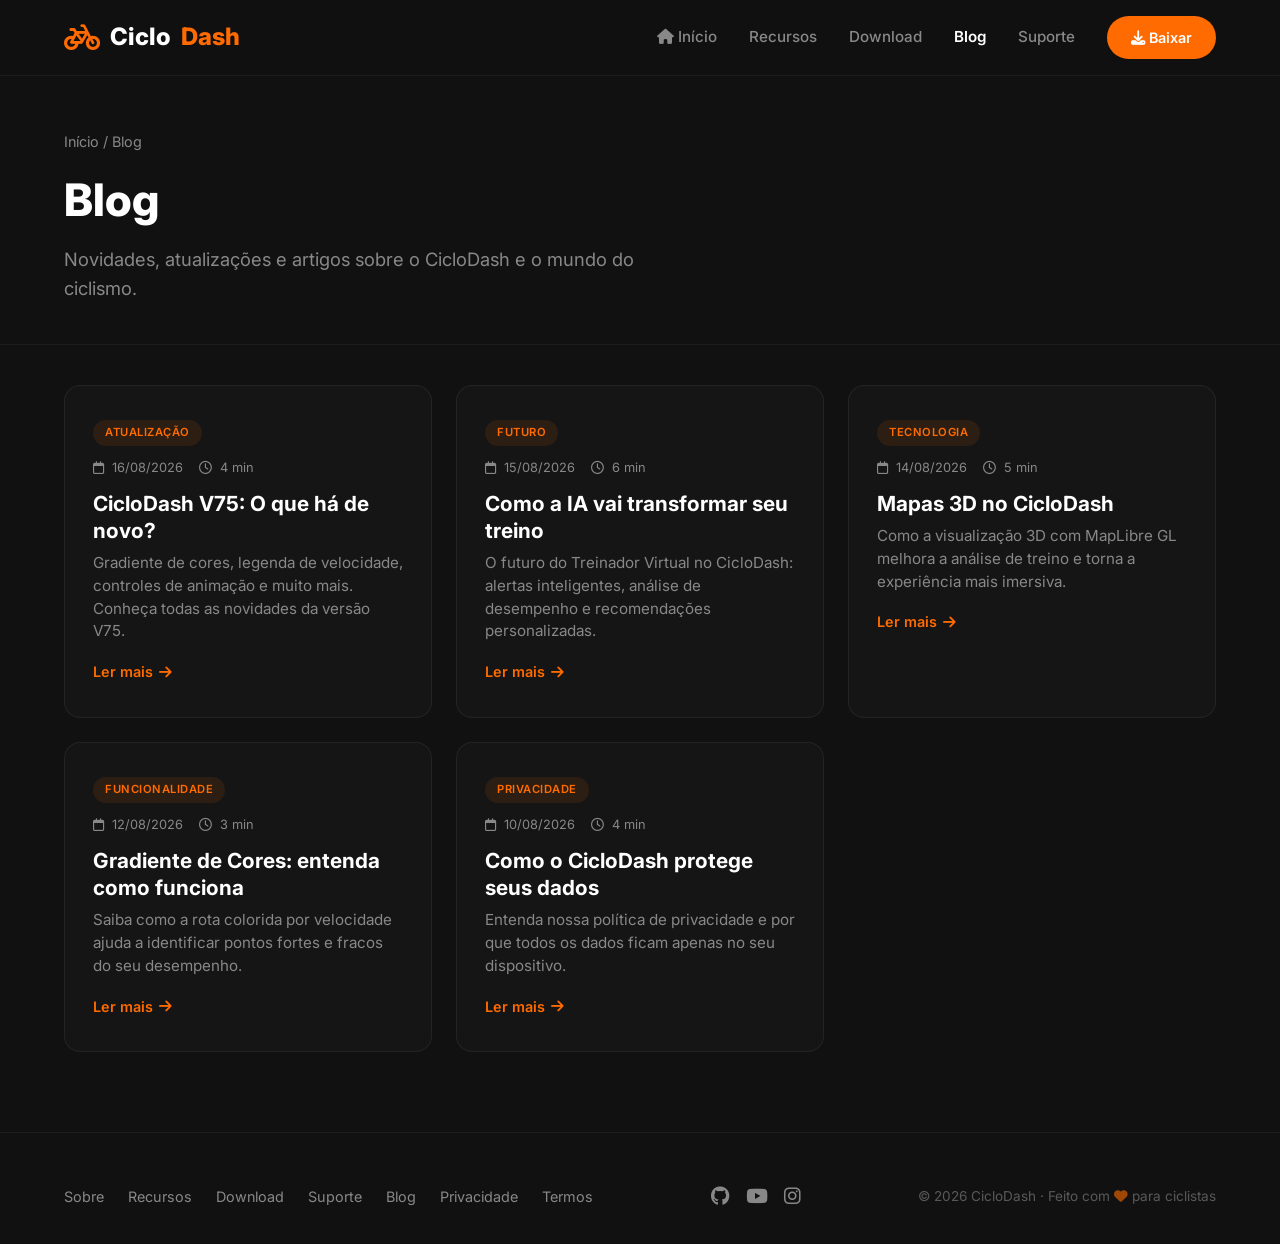
==== commit 2b7fe7f5: "Atualização do header e footer" ====
--- a/blog.html
+++ b/blog.html
@@ -22,15 +22,16 @@
                 <i class="fas fa-bicycle"></i>
                 Ciclo<span>Dash</span>
             </a>
+
             <nav class="nav" id="mainNav">
+                <a href="index.html"><i class="fas fa-house"></i> Início</a>
                 <a href="recursos.html">Recursos</a>
                 <a href="download.html">Download</a>
-                <a href="blog.html">Blog</a>
+                <a href="blog.html" class="active">Blog</a>
                 <a href="suporte.html">Suporte</a>
-                <a href="download.html" class="btn-nav">
-                    <i class="fas fa-download"></i> Baixar
-                </a>
+                <a href="download.html" class="btn-nav"><i class="fas fa-download"></i> Baixar</a>
             </nav>
+
             <button class="mobile-toggle" id="mobileToggle" aria-label="Menu">
                 <i class="fas fa-bars"></i>
             </button>
@@ -129,11 +130,13 @@
                 <a href="privacidade.html">Privacidade</a>
                 <a href="termos.html">Termos</a>
             </div>
+
             <div class="footer-social">
                 <a href="#" aria-label="GitHub"><i class="fab fa-github"></i></a>
                 <a href="#" aria-label="YouTube"><i class="fab fa-youtube"></i></a>
                 <a href="#" aria-label="Instagram"><i class="fab fa-instagram"></i></a>
             </div>
+
             <div class="footer-copy">
                 &copy; 2026 CicloDash · Feito com <i class="fas fa-heart" style="color:var(--orange);"></i> para ciclistas
             </div>
--- a/css/style.css
+++ b/css/style.css
@@ -26,6 +26,12 @@
     --transition: all 0.3s ease;
 }
 
+/* ─── DESTAQUE DO MENU ATIVO ────────────────────────────────── */
+.nav a.active {
+    color: var(--white);
+    font-weight: 600;
+}
+
 html {
     scroll-behavior: smooth;
 }
@@ -197,6 +203,7 @@
 .page-header .breadcrumb a {
     color: var(--gray-light);
 }
+
 .page-header .breadcrumb a:hover {
     color: var(--white);
 }
@@ -317,10 +324,27 @@
 
 .hero-image .phone-mockup {
     width: 100%;
-    max-width: 400px;
+    max-width: 200px;
     border-radius: 32px;
     box-shadow: 0 20px 60px rgba(0, 0, 0, 0.5);
     border: 1px solid rgba(255, 255, 255, 0.06);
+}
+
+.gif-wrapper {
+    background-color: #111111;
+    /* Fundo preto igual ao do site */
+    border-radius: 32px;
+    display: inline-block;
+    padding: 0;
+    overflow: hidden;
+    /* Para garantir que o wrapper fique centralizado igual ao texto */
+    margin: 0 auto;
+}
+
+.gif-wrapper .phone-mockup {
+    max-width: 270px;
+    border-radius: 32px;
+    display: block;
 }
 
 /* ─── FEATURES (Index) ───────────────────────────────────────── */
@@ -554,7 +578,7 @@
     color: var(--orange);
 }
 
-.about-section > p {
+.about-section>p {
     color: var(--gray-light);
     max-width: 700px;
 }
@@ -628,9 +652,18 @@
     font-size: 0.85rem;
     font-weight: 500;
 }
-.status.done { color: #4ade80; }
-.status.in-progress { color: #facc15; }
-.status.planning { color: var(--gray-light); }
+
+.status.done {
+    color: #4ade80;
+}
+
+.status.in-progress {
+    color: #facc15;
+}
+
+.status.planning {
+    color: var(--gray-light);
+}
 
 .tech-grid {
     display: grid;
@@ -770,6 +803,7 @@
     border: 1px solid rgba(255, 255, 255, 0.1);
     color: var(--white);
 }
+
 .btn-google:hover {
     background: #2A2A2A;
     color: var(--white);
@@ -779,6 +813,7 @@
     background: var(--orange);
     color: var(--white);
 }
+
 .btn-apk:hover {
     background: var(--orange-hover);
     color: var(--white);
@@ -799,6 +834,7 @@
     font-size: 1.4rem;
     margin-bottom: 20px;
 }
+
 .requirements h3 i {
     color: var(--orange);
 }
@@ -972,6 +1008,7 @@
 .faq-item.active .faq-question {
     color: var(--orange);
 }
+
 .faq-item.active .faq-question i {
     transform: rotate(180deg);
     color: var(--orange);
@@ -1302,6 +1339,7 @@
 .privacy-content h2:first-of-type {
     margin-top: 0;
 }
+
 .privacy-content h2 i {
     color: var(--orange);
 }
@@ -1317,9 +1355,11 @@
     color: var(--gray-light);
     margin-bottom: 24px;
 }
+
 .privacy-content ul li {
     margin-bottom: 8px;
 }
+
 .privacy-content ul li strong {
     color: var(--white);
 }
@@ -1348,6 +1388,7 @@
     margin-bottom: 0;
     font-size: 1.05rem;
 }
+
 .highlight-box p strong {
     color: var(--orange);
 }
@@ -1404,15 +1445,32 @@
         grid-template-columns: 1fr;
         text-align: center;
     }
-    .hero-content p { margin: 0 auto 32px; }
-    .hero-actions { justify-content: center; }
-    .hero-stats { justify-content: center; }
-    .hero-image .phone-mockup { max-width: 320px; }
-    .features-grid { grid-template-columns: repeat(2, 1fr); }
+
+    .hero-content p {
+        margin: 0 auto 32px;
+    }
+
+    .hero-actions {
+        justify-content: center;
+    }
+
+    .hero-stats {
+        justify-content: center;
+    }
+
+    .hero-image .phone-mockup {
+        max-width: 320px;
+    }
+
+    .features-grid {
+        grid-template-columns: repeat(2, 1fr);
+    }
+
     .screenshot-section .container {
         grid-template-columns: 1fr;
         text-align: center;
     }
+
     .screenshot-section .content .feature-list {
         display: inline-block;
         text-align: left;
@@ -1420,9 +1478,17 @@
 }
 
 @media (max-width: 900px) {
-    .download-grid { grid-template-columns: 1fr; }
-    .instructions { grid-template-columns: 1fr 1fr; }
-    .support-grid { grid-template-columns: 1fr; }
+    .download-grid {
+        grid-template-columns: 1fr;
+    }
+
+    .instructions {
+        grid-template-columns: 1fr 1fr;
+    }
+
+    .support-grid {
+        grid-template-columns: 1fr;
+    }
 }
 
 @media (max-width: 768px) {
@@ -1439,45 +1505,109 @@
         min-width: 200px;
         border: 1px solid rgba(255, 255, 255, 0.06);
     }
-    .nav.open { display: flex; }
-    .mobile-toggle { display: block; }
-    .hero-content h1 { font-size: 2.2rem; }
-    .hero-stats { flex-direction: column; gap: 16px; align-items: center; }
-    .features-grid { grid-template-columns: 1fr; }
-    .cta-section h2 { font-size: 2rem; }
-    .footer .container { flex-direction: column; text-align: center; }
-    .footer-links { flex-wrap: wrap; justify-content: center; }
-    
-    .page-header h1, 
-    .download-page h1, 
-    .about-section h2, 
-    .faq-section h2, 
-    .form-section h2, 
+
+    .nav.open {
+        display: flex;
+    }
+
+    .mobile-toggle {
+        display: block;
+    }
+
+    .hero-content h1 {
+        font-size: 2.2rem;
+    }
+
+    .hero-stats {
+        flex-direction: column;
+        gap: 16px;
+        align-items: center;
+    }
+
+    .features-grid {
+        grid-template-columns: 1fr;
+    }
+
+    .cta-section h2 {
+        font-size: 2rem;
+    }
+
+    .footer .container {
+        flex-direction: column;
+        text-align: center;
+    }
+
+    .footer-links {
+        flex-wrap: wrap;
+        justify-content: center;
+    }
+
+    .page-header h1,
+    .download-page h1,
+    .about-section h2,
+    .faq-section h2,
+    .form-section h2,
     .privacy-content h2,
-    .features-page .category-header h2, 
-    .post-card h3 { font-size: 1.8rem; }
-    
-    .features-page .category-header .badge-count { margin-left: 0; }
-    .tech-grid { grid-template-columns: repeat(2, 1fr); }
-    .team-grid { grid-template-columns: 1fr; }
-    .qr-section { flex-direction: column; text-align: center; }
-    .qr-content p { max-width: 100%; }
-    .instructions { grid-template-columns: 1fr; }
-    .req-grid { grid-template-columns: 1fr; }
-    .form-submit-row { flex-direction: column; align-items: stretch; }
-    .form-submit-row .btn { justify-content: center; }
-    .blog-grid { grid-template-columns: 1fr; }
-    
+    .features-page .category-header h2,
+    .post-card h3 {
+        font-size: 1.8rem;
+    }
+
+    .features-page .category-header .badge-count {
+        margin-left: 0;
+    }
+
+    .tech-grid {
+        grid-template-columns: repeat(2, 1fr);
+    }
+
+    .team-grid {
+        grid-template-columns: 1fr;
+    }
+
+    .qr-section {
+        flex-direction: column;
+        text-align: center;
+    }
+
+    .qr-content p {
+        max-width: 100%;
+    }
+
+    .instructions {
+        grid-template-columns: 1fr;
+    }
+
+    .req-grid {
+        grid-template-columns: 1fr;
+    }
+
+    .form-submit-row {
+        flex-direction: column;
+        align-items: stretch;
+    }
+
+    .form-submit-row .btn {
+        justify-content: center;
+    }
+
+    .blog-grid {
+        grid-template-columns: 1fr;
+    }
+
     .permissions-table {
         font-size: 0.85rem;
     }
+
     .permissions-table th,
     .permissions-table td {
         padding: 8px 12px;
     }
+
     .permissions-table td:first-child {
         white-space: normal;
     }
+
     .highlight-box {
         flex-direction: column;
         align-items: flex-start;
@@ -1485,13 +1615,35 @@
 }
 
 @media (max-width: 480px) {
-    .hero-content h1 { font-size: 1.8rem; }
-    .hero-actions { flex-direction: column; align-items: center; }
-    .hero-actions .btn { width: 100%; justify-content: center; }
-    .download-card { padding: 24px; }
-    .step { padding: 16px; }
-    .form-section { padding: 20px; }
-    .post-card { padding: 24px 20px; }
+    .hero-content h1 {
+        font-size: 1.8rem;
+    }
+
+    .hero-actions {
+        flex-direction: column;
+        align-items: center;
+    }
+
+    .hero-actions .btn {
+        width: 100%;
+        justify-content: center;
+    }
+
+    .download-card {
+        padding: 24px;
+    }
+
+    .step {
+        padding: 16px;
+    }
+
+    .form-section {
+        padding: 20px;
+    }
+
+    .post-card {
+        padding: 24px 20px;
+    }
 }
 
 /* ─── CORREÇÃO HERO STATS (ÍCONE E CENTRALIZAÇÃO) ──────────── */
@@ -1508,9 +1660,11 @@
 /* 2. Para aumentar o tamanho do ícone e DAR O ESPAÇO (margem) */
 .hero-stats .stat .fi-icon {
     display: block;
-    font-size: 1.8rem;      /* Tamanho do ícone */
-    color: var(--white);
-    margin-bottom: 17px;     /* ⬅️ AQUI ESTÁ O ESPAÇO QUE VOCÊ QUER (aumente ou diminua esse valor) */
+    font-size: 1.8rem;
+    /* Tamanho do ícone */
+    color: var(--white);
+    margin-bottom: 17px;
+    /* ⬅️ AQUI ESTÁ O ESPAÇO QUE VOCÊ QUER (aumente ou diminua esse valor) */
     line-height: 1;
 }
 
@@ -1518,4 +1672,85 @@
 .hero-stats .stat .stat-label {
     font-size: 0.85rem;
     color: var(--gray-light);
+}
+
+/* ─── ESTILOS PÁGINA TERMOS (NOVOS - BASEADO NO SEU HTML) ──── */
+
+.terms-page {
+    padding: 40px 0 80px;
+}
+
+.terms-content {
+    max-width: 800px;
+    margin: 0 auto;
+}
+
+.terms-content h2 {
+    display: flex;
+    align-items: center;
+    gap: 12px;
+    font-size: 1.8rem;
+    font-weight: 700;
+    margin: 40px 0 16px;
+    color: var(--white);
+}
+
+.terms-content h2:first-of-type {
+    margin-top: 0;
+}
+
+.terms-content h2 i {
+    color: var(--orange);
+}
+
+.terms-content p {
+    color: var(--gray-light);
+    margin-bottom: 16px;
+    line-height: 1.7;
+}
+
+.terms-content ul {
+    padding-left: 24px;
+    color: var(--gray-light);
+    margin-bottom: 24px;
+}
+
+.terms-content ul li {
+    margin-bottom: 8px;
+}
+
+.terms-content ul li strong {
+    color: var(--white);
+}
+
+/* Caixa de Aviso (Amarela) */
+.warning-box {
+    display: flex;
+    align-items: flex-start;
+    gap: 16px;
+    background: rgba(250, 204, 21, 0.08);
+    /* Fundo amarelo translúcido */
+    border: 1px solid rgba(250, 204, 21, 0.15);
+    border-radius: var(--radius);
+    padding: 24px;
+    margin-bottom: 40px;
+}
+
+.warning-box i {
+    font-size: 1.8rem;
+    color: #facc15;
+    /* Cor do ícone amarelo */
+    flex-shrink: 0;
+    margin-top: 2px;
+}
+
+.warning-box p {
+    color: var(--white);
+    margin-bottom: 0;
+    font-size: 1.05rem;
+}
+
+.warning-box p strong {
+    color: #facc15;
+    /* Cor do texto em negrito amarelo */
 }
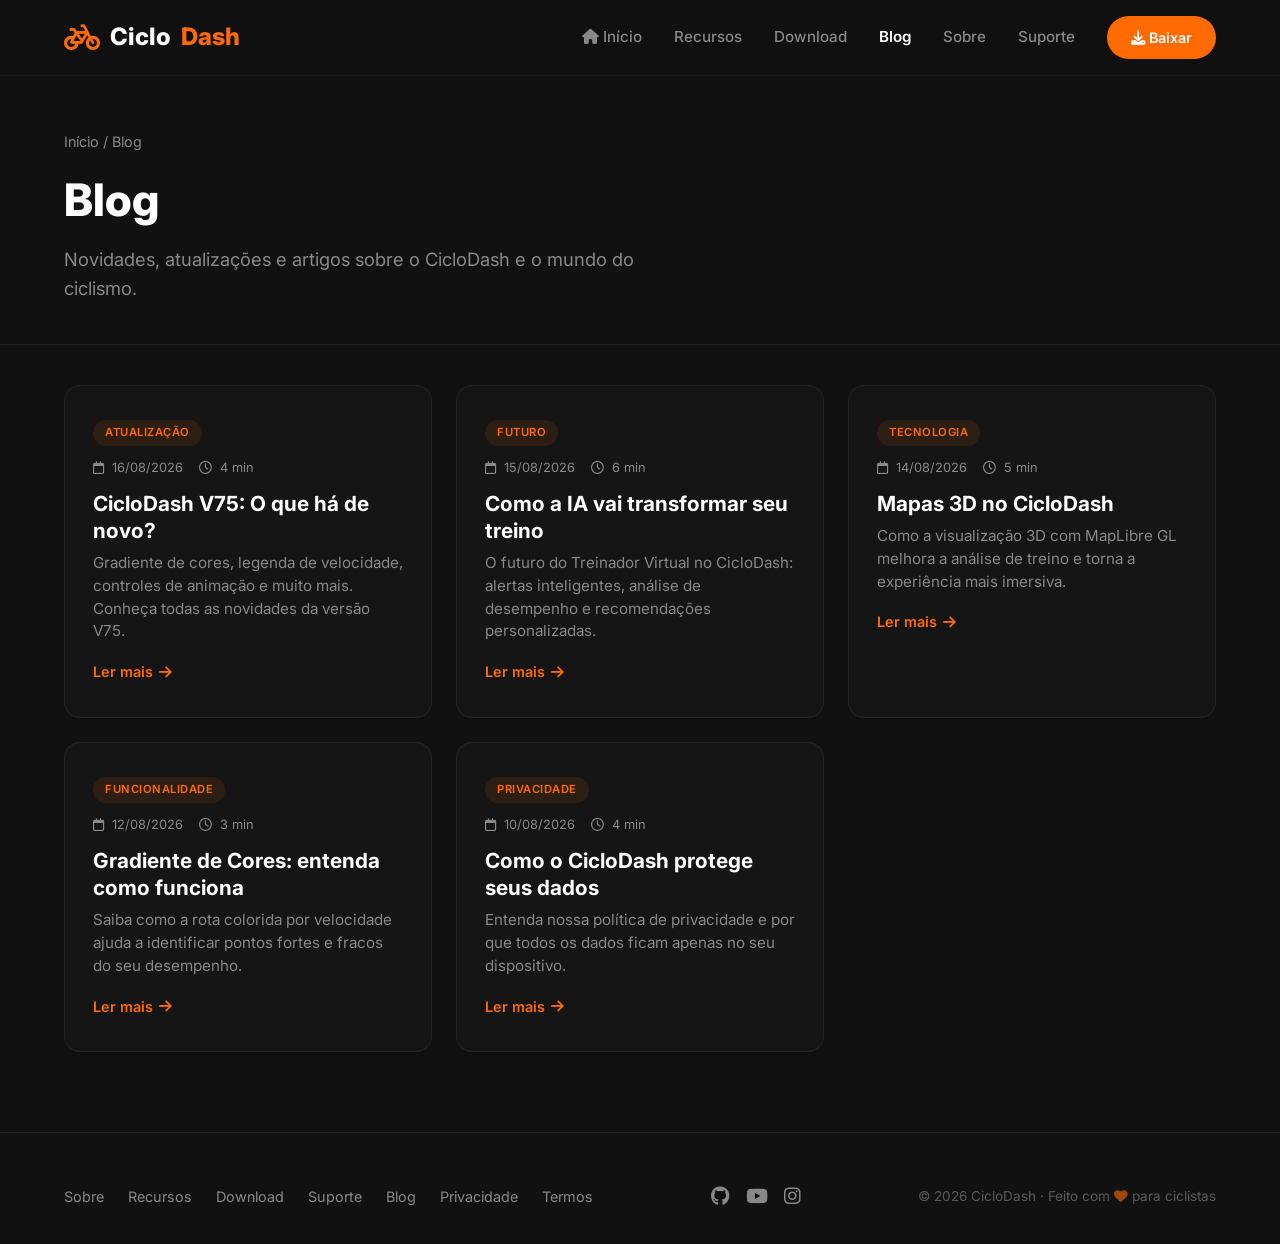
==== commit dcbb967a: "feat: adicionar página Sobre e correções no mapa" ====
--- a/blog.html
+++ b/blog.html
@@ -28,6 +28,7 @@
                 <a href="recursos.html">Recursos</a>
                 <a href="download.html">Download</a>
                 <a href="blog.html" class="active">Blog</a>
+                <a href="sobre.html">Sobre</a>
                 <a href="suporte.html">Suporte</a>
                 <a href="download.html" class="btn-nav"><i class="fas fa-download"></i> Baixar</a>
             </nav>
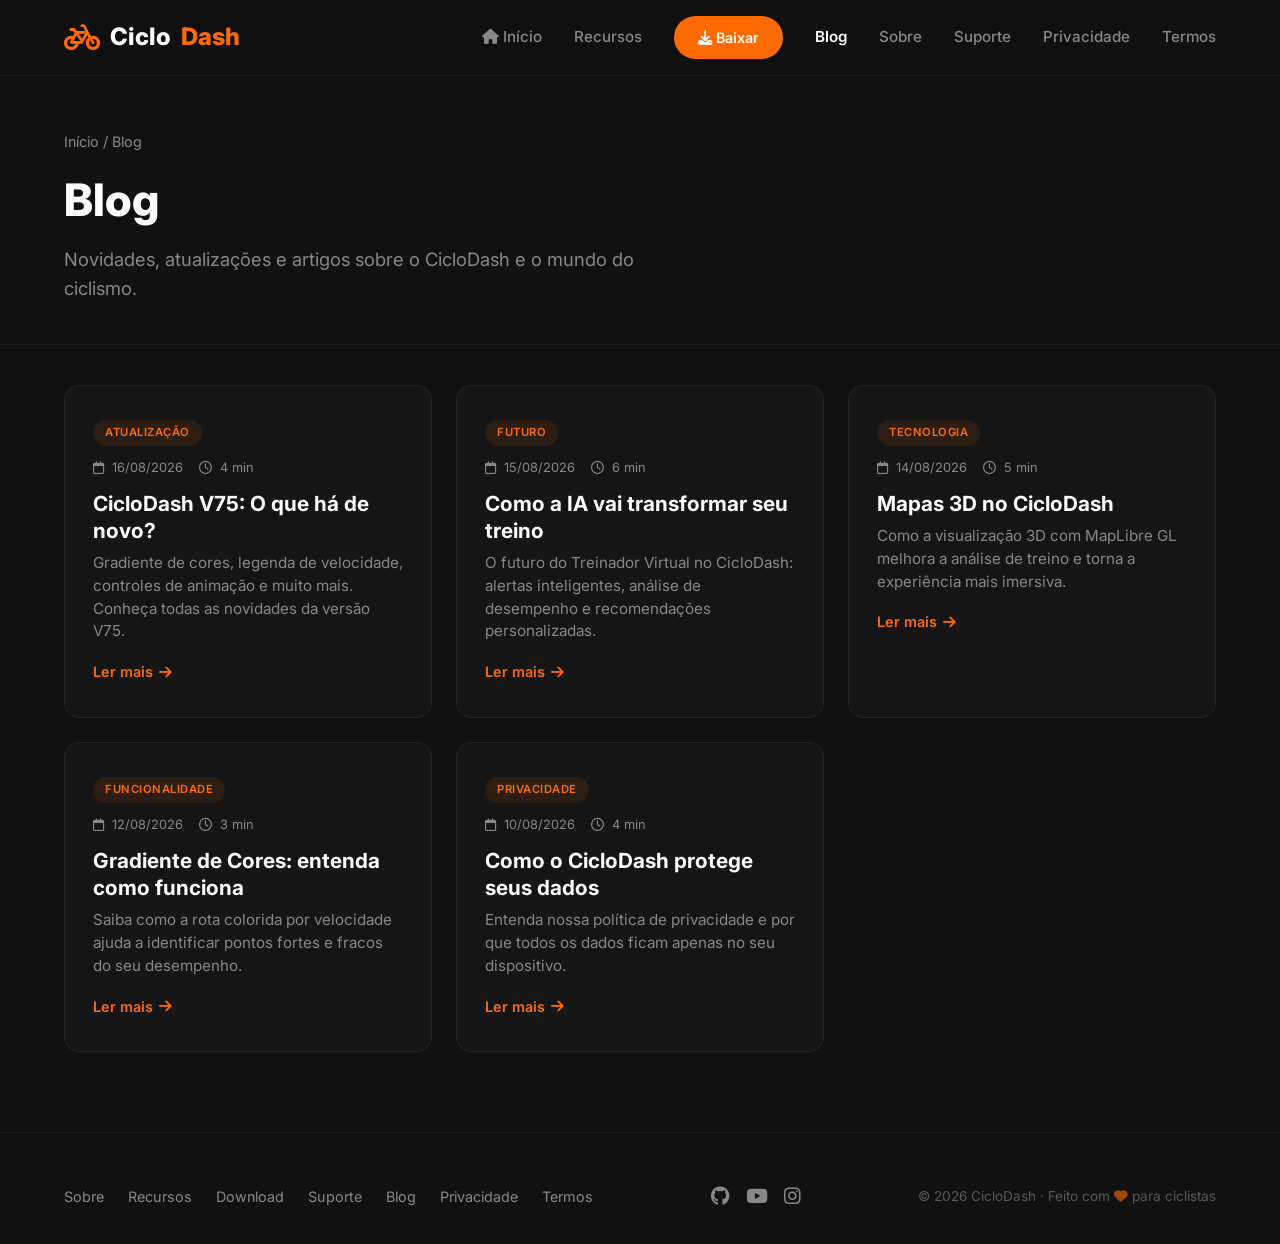
==== commit 3622b354: "Atualização geral do site" ====
--- a/blog.html
+++ b/blog.html
@@ -1,18 +1,28 @@
 <!DOCTYPE html>
 <html lang="pt-BR">
+
 <head>
+    <meta property="og:title" content="CicloDash - Ciclocomputador Inteligente" />
+    <meta property="og:description"
+        content="GPS preciso, mapas 3D com gradiente de cores e IA para elevar seu desempenho." />
+    <meta property="og:image" content="https://leivas.github.io/ciclodash-site/assets/images/app-screenshot.png" />
+    <meta property="og:url" content="https://leivas.github.io/ciclodash-site/" />
     <meta charset="UTF-8" />
     <meta name="viewport" content="width=device-width, initial-scale=1.0" />
     <title>Blog · CicloDash</title>
-    <meta name="description" content="Novidades, artigos e atualizações do CicloDash. Fique por dentro das últimas novidades." />
+    <meta name="description"
+        content="Novidades, artigos e atualizações do CicloDash. Fique por dentro das últimas novidades." />
     <link rel="icon" type="image/svg+xml" href="assets/favicon.svg" />
 
     <link rel="preconnect" href="https://fonts.googleapis.com" />
     <link rel="preconnect" href="https://fonts.gstatic.com" crossorigin />
-    <link href="https://fonts.googleapis.com/css2?family=Inter:opsz,wght@14..32,400;14..32,600;14..32,700;14..32,800&display=swap" rel="stylesheet" />
+    <link
+        href="https://fonts.googleapis.com/css2?family=Inter:opsz,wght@14..32,400;14..32,600;14..32,700;14..32,800&display=swap"
+        rel="stylesheet" />
     <link rel="stylesheet" href="https://cdnjs.cloudflare.com/ajax/libs/font-awesome/6.5.0/css/all.min.css" />
     <link rel="stylesheet" href="css/style.css" />
 </head>
+
 <body>
 
     <!-- HEADER -->
@@ -26,11 +36,12 @@
             <nav class="nav" id="mainNav">
                 <a href="index.html"><i class="fas fa-house"></i> Início</a>
                 <a href="recursos.html">Recursos</a>
-                <a href="download.html">Download</a>
+                <a href="download.html" class="btn-nav"><i class="fas fa-download"></i> Baixar</a>
                 <a href="blog.html" class="active">Blog</a>
                 <a href="sobre.html">Sobre</a>
-                <a href="suporte.html">Suporte</a>
-                <a href="download.html" class="btn-nav"><i class="fas fa-download"></i> Baixar</a>
+                <a href="suporte.html">Suporte</a>                
+                <a href="privacidade.html">Privacidade</a>
+                <a href="termos.html">Termos</a>
             </nav>
 
             <button class="mobile-toggle" id="mobileToggle" aria-label="Menu">
@@ -63,7 +74,8 @@
                         <span class="read-time"><i class="far fa-clock"></i> 4 min</span>
                     </div>
                     <h3>CicloDash V75: O que há de novo?</h3>
-                    <p>Gradiente de cores, legenda de velocidade, controles de animação e muito mais. Conheça todas as novidades da versão V75.</p>
+                    <p>Gradiente de cores, legenda de velocidade, controles de animação e muito mais. Conheça todas as
+                        novidades da versão V75.</p>
                     <span class="read-more">Ler mais <i class="fas fa-arrow-right"></i></span>
                 </a>
 
@@ -75,7 +87,8 @@
                         <span class="read-time"><i class="far fa-clock"></i> 6 min</span>
                     </div>
                     <h3>Como a IA vai transformar seu treino</h3>
-                    <p>O futuro do Treinador Virtual no CicloDash: alertas inteligentes, análise de desempenho e recomendações personalizadas.</p>
+                    <p>O futuro do Treinador Virtual no CicloDash: alertas inteligentes, análise de desempenho e
+                        recomendações personalizadas.</p>
                     <span class="read-more">Ler mais <i class="fas fa-arrow-right"></i></span>
                 </a>
 
@@ -87,7 +100,8 @@
                         <span class="read-time"><i class="far fa-clock"></i> 5 min</span>
                     </div>
                     <h3>Mapas 3D no CicloDash</h3>
-                    <p>Como a visualização 3D com MapLibre GL melhora a análise de treino e torna a experiência mais imersiva.</p>
+                    <p>Como a visualização 3D com MapLibre GL melhora a análise de treino e torna a experiência mais
+                        imersiva.</p>
                     <span class="read-more">Ler mais <i class="fas fa-arrow-right"></i></span>
                 </a>
 
@@ -99,7 +113,8 @@
                         <span class="read-time"><i class="far fa-clock"></i> 3 min</span>
                     </div>
                     <h3>Gradiente de Cores: entenda como funciona</h3>
-                    <p>Saiba como a rota colorida por velocidade ajuda a identificar pontos fortes e fracos do seu desempenho.</p>
+                    <p>Saiba como a rota colorida por velocidade ajuda a identificar pontos fortes e fracos do seu
+                        desempenho.</p>
                     <span class="read-more">Ler mais <i class="fas fa-arrow-right"></i></span>
                 </a>
 
@@ -111,7 +126,8 @@
                         <span class="read-time"><i class="far fa-clock"></i> 4 min</span>
                     </div>
                     <h3>Como o CicloDash protege seus dados</h3>
-                    <p>Entenda nossa política de privacidade e por que todos os dados ficam apenas no seu dispositivo.</p>
+                    <p>Entenda nossa política de privacidade e por que todos os dados ficam apenas no seu dispositivo.
+                    </p>
                     <span class="read-more">Ler mais <i class="fas fa-arrow-right"></i></span>
                 </a>
 
@@ -139,7 +155,8 @@
             </div>
 
             <div class="footer-copy">
-                &copy; 2026 CicloDash · Feito com <i class="fas fa-heart" style="color:var(--orange);"></i> para ciclistas
+                &copy; 2026 CicloDash · Feito com <i class="fas fa-heart" style="color:var(--orange);"></i> para
+                ciclistas
             </div>
         </div>
     </footer>
@@ -153,4 +170,5 @@
         });
     </script>
 </body>
+
 </html>
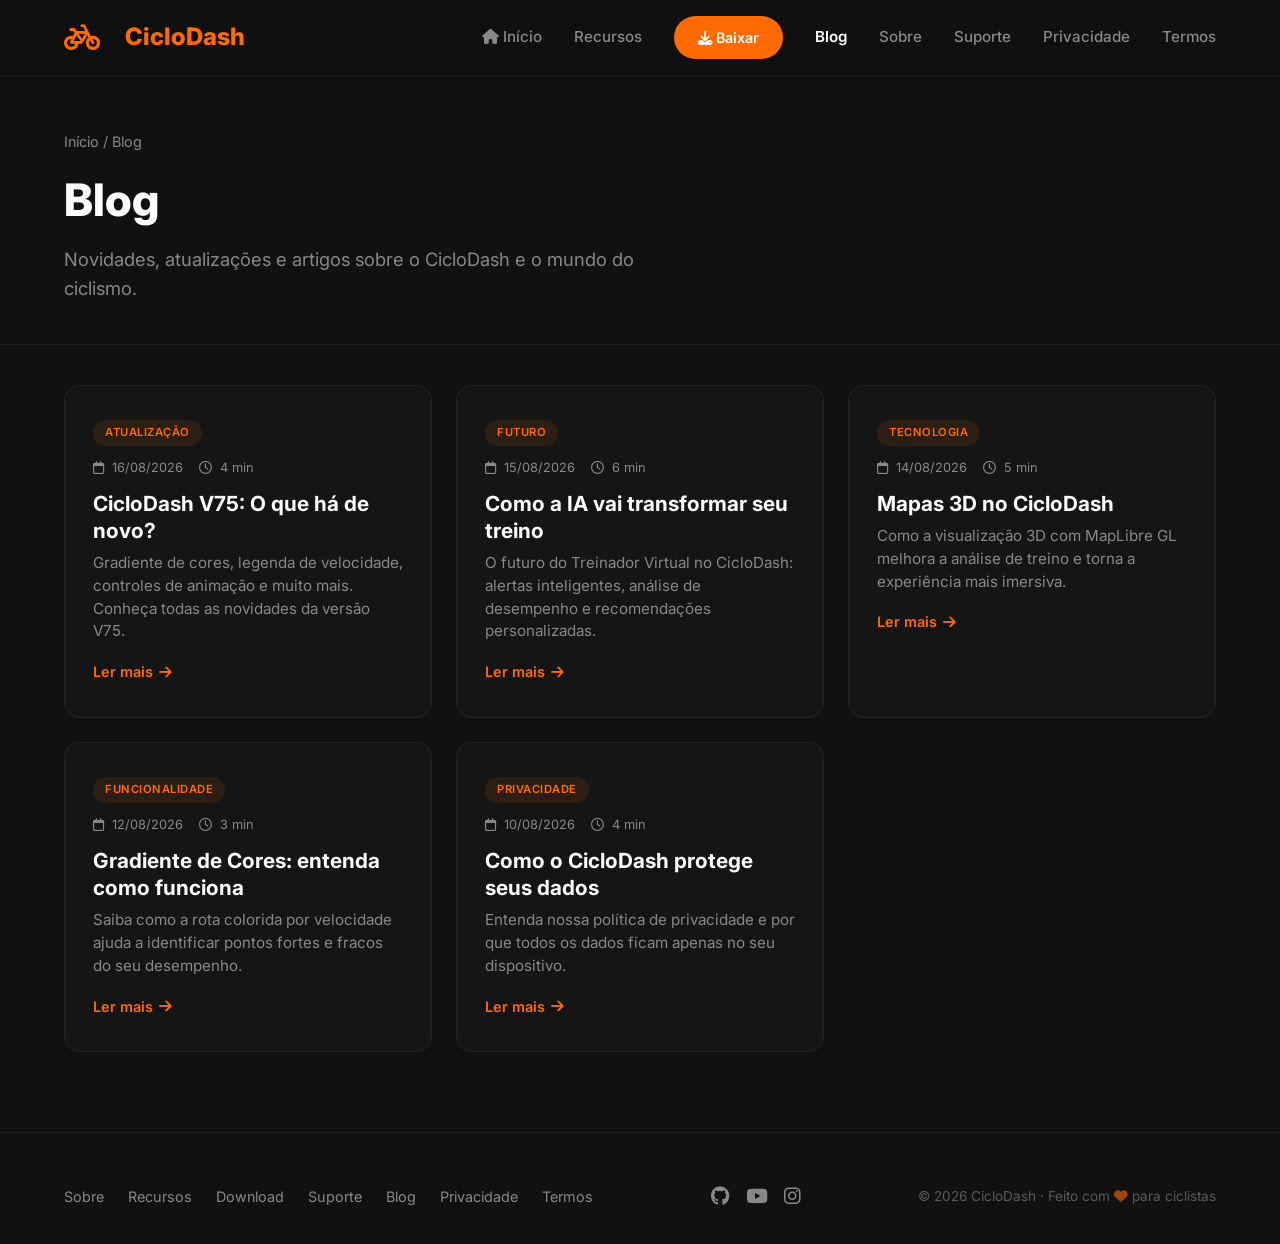
==== commit c7b9b19d: "Atualização geral do site" ====
--- a/blog.html
+++ b/blog.html
@@ -29,8 +29,8 @@
     <header class="header">
         <div class="container">
             <a href="index.html" class="logo">
-                <i class="fas fa-bicycle"></i>
-                Ciclo<span>Dash</span>
+                <i class="fas fa-bicycle"></i><span>&nbsp;</span>
+                <span class="logo-text">Ciclo<span>Dash</span></span>
             </a>
 
             <nav class="nav" id="mainNav">
@@ -39,7 +39,7 @@
                 <a href="download.html" class="btn-nav"><i class="fas fa-download"></i> Baixar</a>
                 <a href="blog.html" class="active">Blog</a>
                 <a href="sobre.html">Sobre</a>
-                <a href="suporte.html">Suporte</a>                
+                <a href="suporte.html">Suporte</a>
                 <a href="privacidade.html">Privacidade</a>
                 <a href="termos.html">Termos</a>
             </nav>
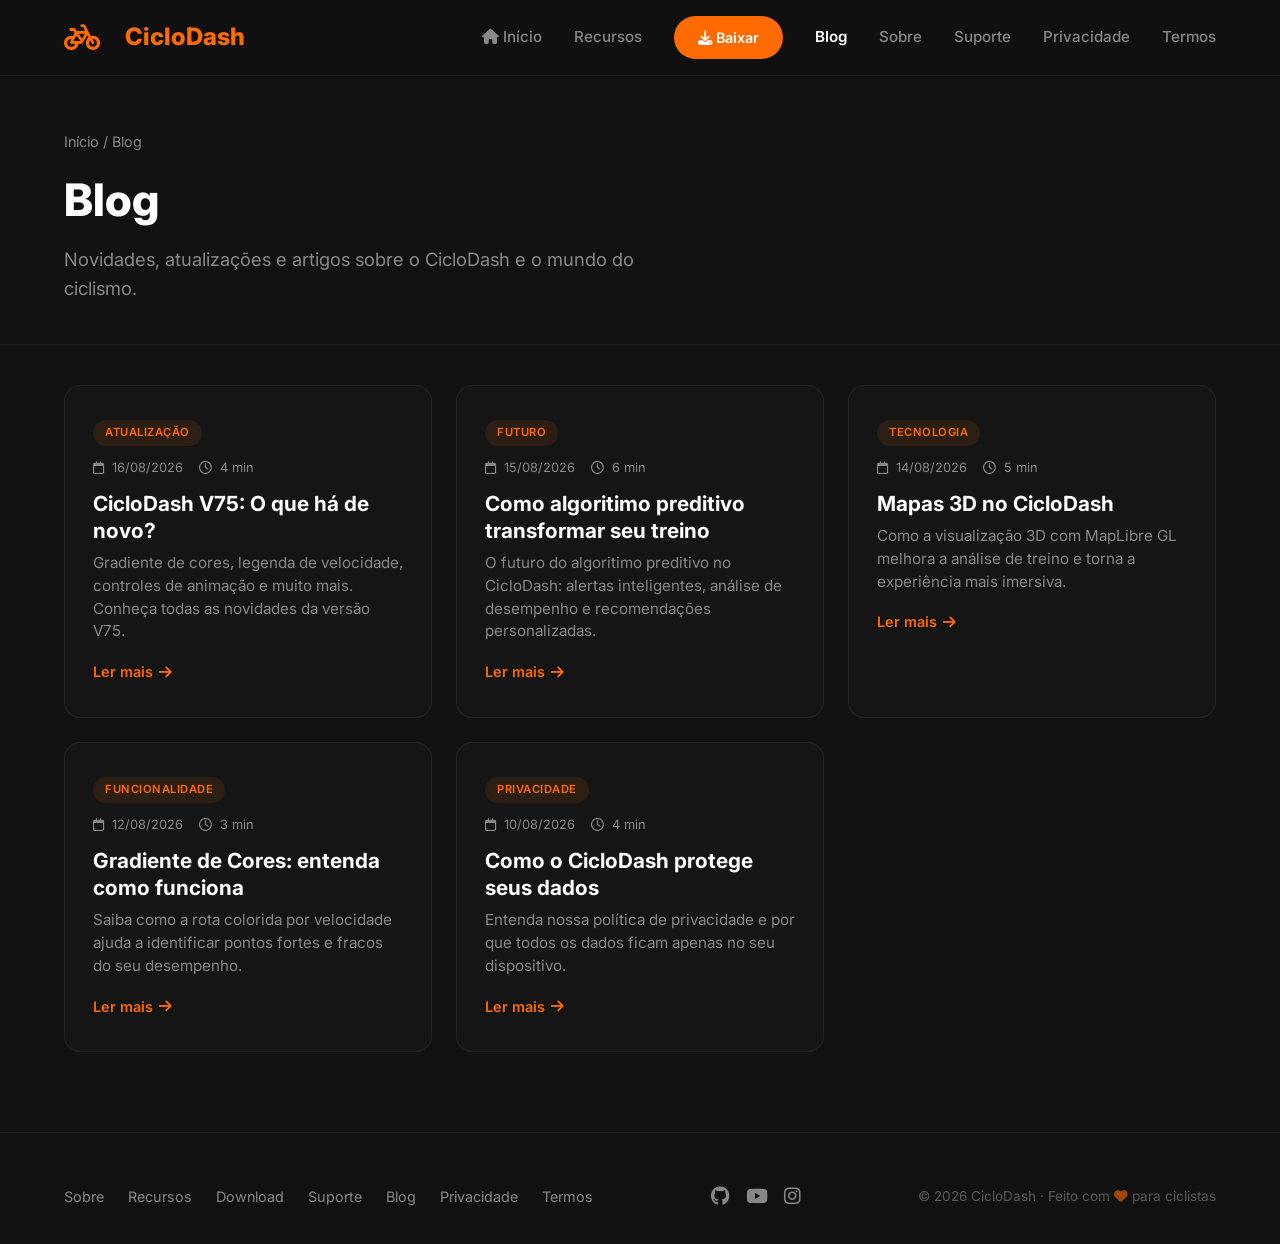
==== commit 17d06312: "Atualização geral do site" ====
--- a/blog.html
+++ b/blog.html
@@ -86,8 +86,8 @@
                         <span class="date"><i class="far fa-calendar"></i> 15/08/2026</span>
                         <span class="read-time"><i class="far fa-clock"></i> 6 min</span>
                     </div>
-                    <h3>Como a IA vai transformar seu treino</h3>
-                    <p>O futuro do Treinador Virtual no CicloDash: alertas inteligentes, análise de desempenho e
+                    <h3>Como algoritimo preditivo transformar seu treino</h3>
+                    <p>O futuro do algoritimo preditivo no CicloDash: alertas inteligentes, análise de desempenho e
                         recomendações personalizadas.</p>
                     <span class="read-more">Ler mais <i class="fas fa-arrow-right"></i></span>
                 </a>
--- a/css/style.css
+++ b/css/style.css
@@ -223,9 +223,11 @@
 /* ─── HERO (Index) ───────────────────────────────────────────── */
 .hero {
     padding: 140px 0 80px;
-    background: linear-gradient(180deg, var(--black) 0%, var(--dark) 100%);
     position: relative;
-    overflow: hidden;
+    overflow: hidden;    
+    background: 
+        linear-gradient(180deg, rgba(17, 17, 17, 0.92) 0%, rgba(26, 26, 26, 0.95) 100%),
+        url('../assets/images/CicloDash_(Gravel).png') center 30% / cover no-repeat;
 }
 
 .hero::before {
@@ -326,23 +328,30 @@
     width: 100%;
     max-width: 200px;
     border-radius: 32px;
-    box-shadow: 0 20px 60px rgba(0, 0, 0, 0.5);
-    border: 1px solid rgba(255, 255, 255, 0.06);
-}
-
+    box-shadow: 
+        0 0 0 4px rgba(255, 255, 255, 0.05),
+        0 20px 40px rgba(0, 0, 0, 0.6);
+    border: 1px solid rgba(255, 255, 255, 0.02);
+}
+
+/* ─── MOLDE DO MASCOTE ──────────── */
 .gif-wrapper {
-    background-color: #111111;
-    /* Fundo preto igual ao do site */
+    background: #000000;
     border-radius: 32px;
-    display: inline-block;
-    padding: 0;
+    display: inline-flex;
+    align-items: center;
+    justify-content: center;
+    padding: 8px;
     overflow: hidden;
-    /* Para garantir que o wrapper fique centralizado igual ao texto */
+    width: 100%;
+    max-width: 380px;
     margin: 0 auto;
 }
 
 .gif-wrapper .phone-mockup {
-    max-width: 270px;
+    width: 100%;
+    height: auto;
+    max-width: 200px !important;
     border-radius: 32px;
     display: block;
 }
@@ -411,10 +420,129 @@
     line-height: 1.5;
 }
 
+/* ─── CATEGORIAS (CARROSSEL - Index) ─────────────────────────── */
+.categories-section {
+    padding: 80px 0;
+    position: relative;
+    
+    background: 
+        linear-gradient(180deg, rgba(17, 17, 17, 0.85) 0%, rgba(26, 26, 26, 0.92) 100%),
+        url('../assets/images/CicloDash_(MTB).png') center center / cover no-repeat;
+}
+
+.categories-carousel {
+    display: flex;
+    align-items: center;
+    gap: 16px;
+}
+
+.carousel-track {
+    display: flex;
+    gap: 24px;
+    flex: 1;
+    overflow-x: auto;
+    scroll-snap-type: x mandatory;
+    scroll-behavior: smooth;
+    padding: 4px 4px 8px;
+    scrollbar-width: none;
+    -ms-overflow-style: none;
+}
+
+.carousel-track::-webkit-scrollbar {
+    display: none;
+}
+
+.category-slide {
+    position: relative;
+    flex: 0 0 auto;
+    width: 260px;
+    aspect-ratio: 3 / 4;
+    border-radius: var(--radius);
+    overflow: hidden;
+    scroll-snap-align: start;
+    border: 1px solid rgba(255, 255, 255, 0.06);
+    box-shadow: var(--shadow);
+    background: var(--black);
+}
+
+.category-slide-bg {
+    position: absolute;
+    inset: 0;
+    background-size: cover;
+    background-position: center;
+    filter: blur(24px) brightness(0.55);
+    transform: scale(1.2);
+    z-index: 0;
+}
+
+.category-slide img {
+    position: relative;
+    z-index: 1;
+    width: 100%;
+    height: 100%;
+    object-fit: contain;
+    object-position: center;
+    display: block;
+    transition: transform 0.5s ease;
+}
+
+.category-slide:hover img {
+    transform: scale(1.04);
+}
+
+.category-slide-label {
+    position: absolute;
+    left: 0;
+    right: 0;
+    bottom: 0;
+    z-index: 2;
+    padding: 20px 16px;
+    background: linear-gradient(to top, rgba(0, 0, 0, 0.85), transparent);
+    font-weight: 700;
+    font-size: 1.05rem;
+    display: flex;
+    align-items: center;
+    gap: 8px;
+}
+
+.category-slide-label i {
+    color: var(--orange);
+}
+
+.carousel-arrow {
+    flex: 0 0 auto;
+    width: 44px;
+    height: 44px;
+    border-radius: 50%;
+    background: rgba(255, 255, 255, 0.08);
+    border: 1px solid rgba(255, 255, 255, 0.15);
+    color: var(--white);
+    display: flex;
+    align-items: center;
+    justify-content: center;
+    cursor: pointer;
+    transition: var(--transition);
+}
+
+.carousel-arrow:hover {
+    background: var(--orange);
+    border-color: var(--orange);
+}
+
+@media (max-width: 768px) {
+    .carousel-arrow {
+        display: none;
+    }
+
+    .category-slide {
+        width: 200px;
+    }
+}
+
 /* ─── SCREENSHOT (Index) ─────────────────────────────────────── */
 .screenshot-section {
     padding: 80px 0;
-    background: var(--black);
+    background: #000000;
 }
 
 .screenshot-section .container {
@@ -472,7 +600,9 @@
 /* ─── CTA (Index) ────────────────────────────────────────────── */
 .cta-section {
     padding: 80px 0;
-    background: linear-gradient(135deg, var(--orange), #E05E00);
+    background:
+        linear-gradient(135deg, rgba(255, 107, 0, 0.92), rgba(224, 94, 0, 0.94)),
+        url('../assets/images/CicloDash_(Speed_2).png') center 30% / cover no-repeat;
     text-align: center;
 }
 
@@ -1753,4 +1883,57 @@
 .warning-box p strong {
     color: #facc15;
     /* Cor do texto em negrito amarelo */
+}
+
+/* ─── DESCRIÇÃO DO BIGO (MASCOTE) ───────────────────────────── */
+.bigo-description {
+    text-align: center;
+    max-width: 380px;
+    margin: 16px auto 0;
+    color: var(--gray-light);
+}
+
+.bigo-description h4 {
+    color: var(--white);
+    font-size: 1.2rem;
+    font-weight: 700;
+    margin-bottom: 8px;
+    display: flex;
+    align-items: center;
+    justify-content: center;
+    gap: 10px;
+}
+
+.bigo-description p {
+    font-size: 0.95rem;
+    line-height: 1.6;
+    margin-bottom: 12px;
+}
+
+.bigo-description strong {
+    color: var(--orange);
+}
+
+.bigo-functions {
+    display: flex;
+    flex-wrap: wrap;
+    justify-content: center;
+    gap: 12px;
+    font-size: 0.85rem;
+    background: rgba(255, 255, 255, 0.03);
+    border: 1px solid rgba(255, 255, 255, 0.06);
+    border-radius: 12px;
+    padding: 10px 14px;
+}
+
+.bigo-functions i {
+    color: var(--orange);
+    margin-right: 4px;
+}
+
+.image {
+    display: flex;
+    flex-direction: column;
+    align-items: center;
+    justify-content: center;
 }
